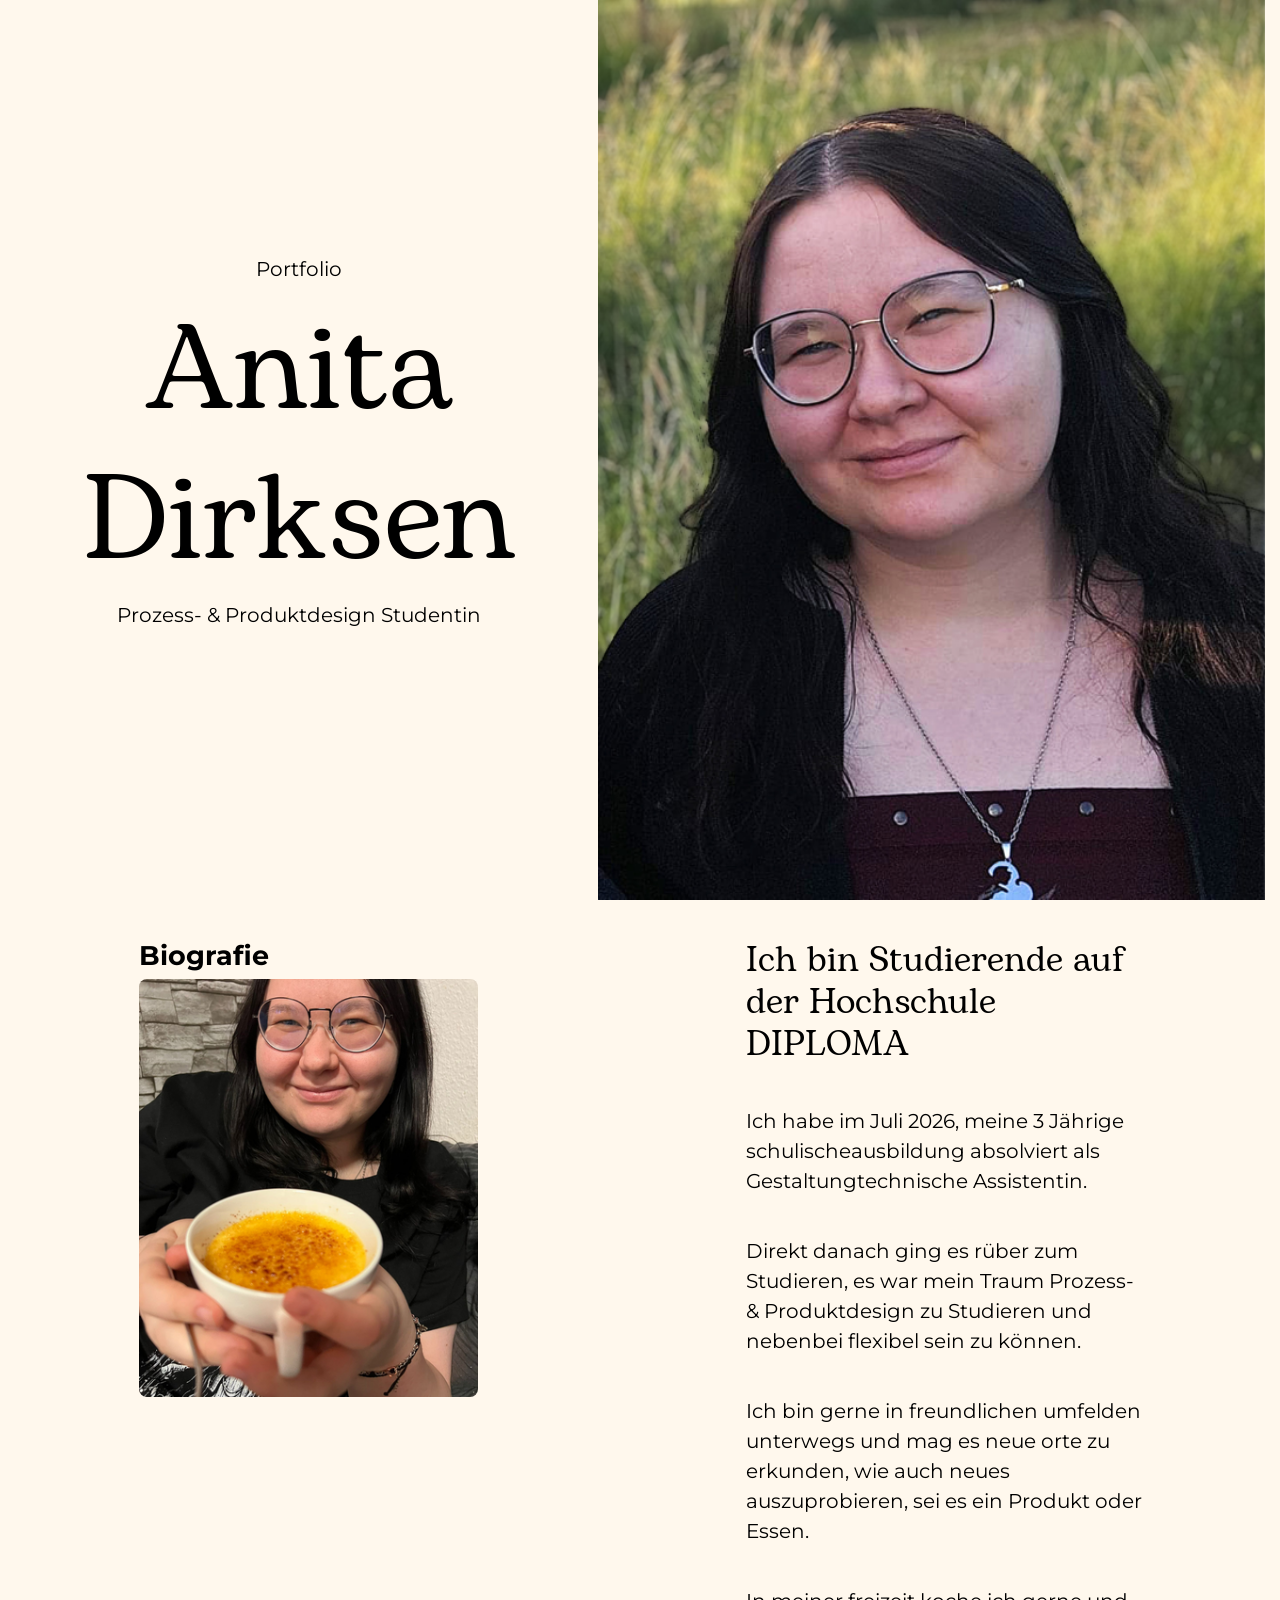
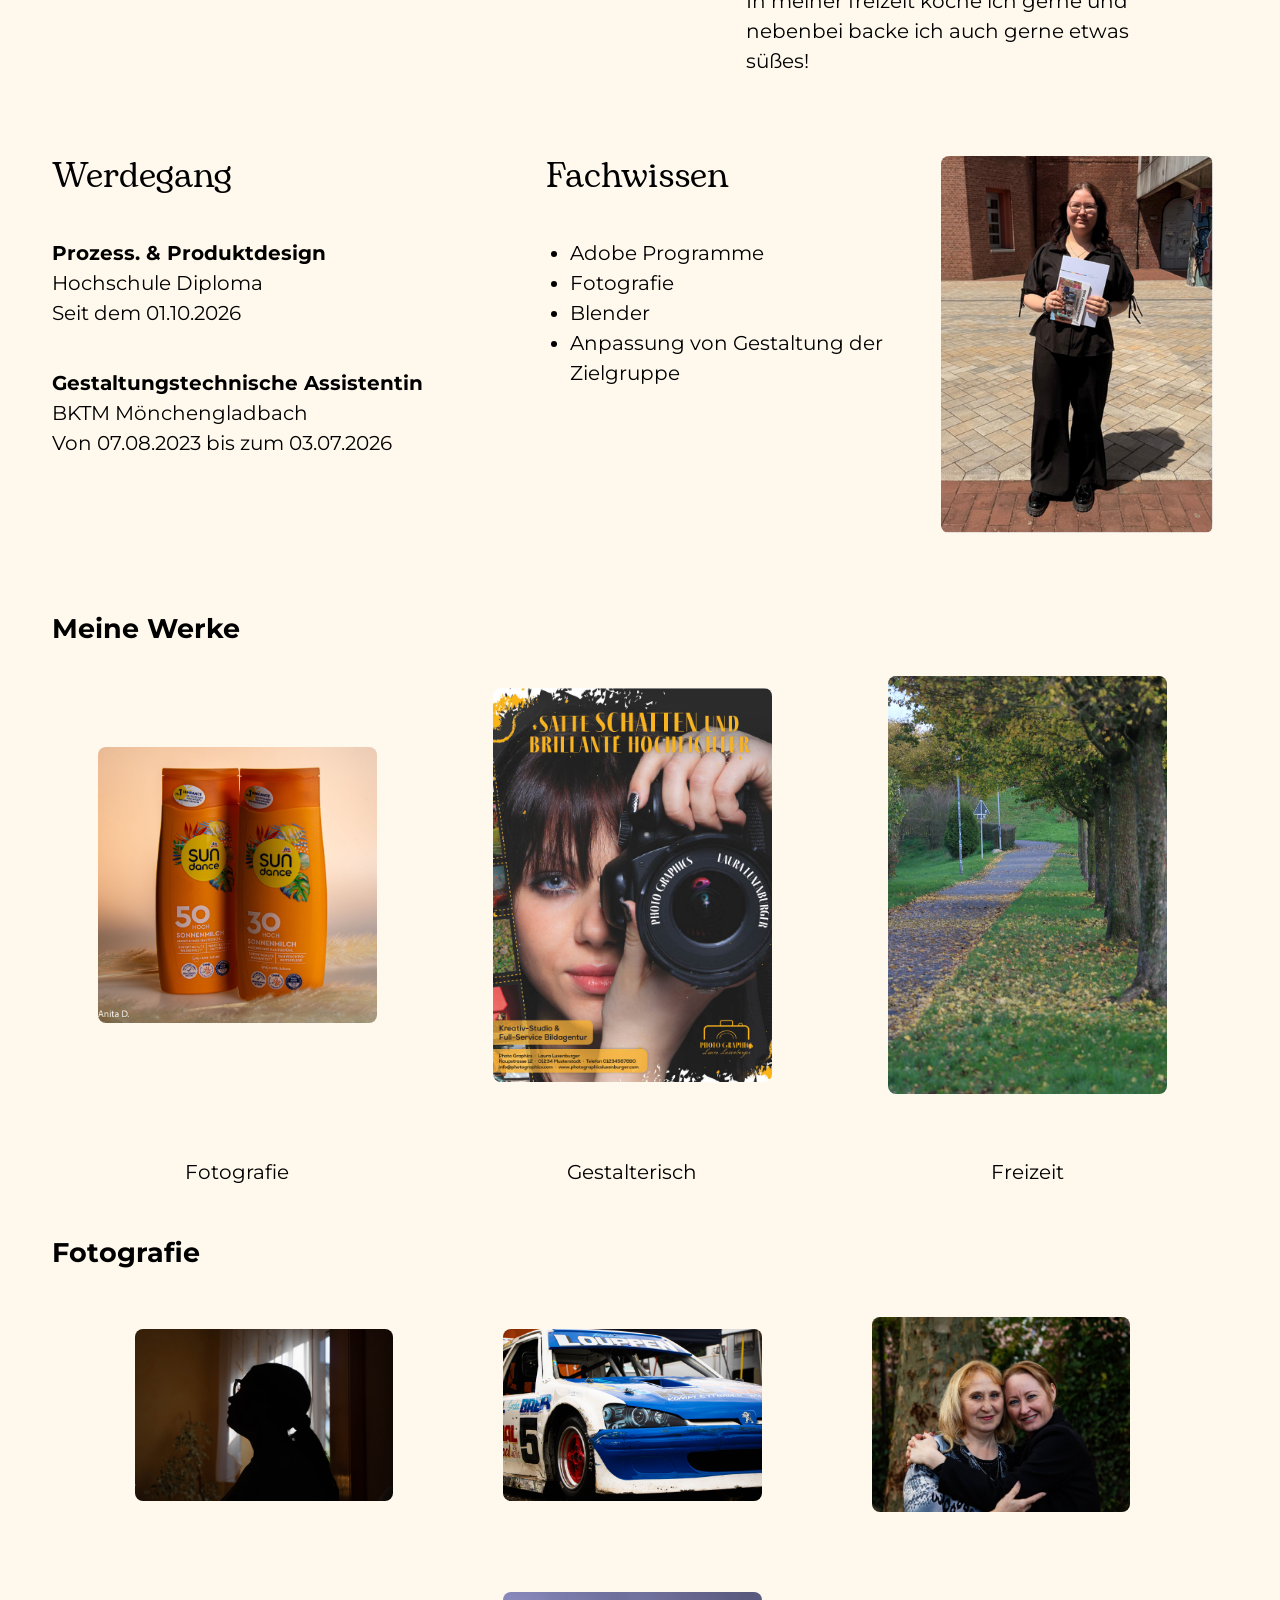
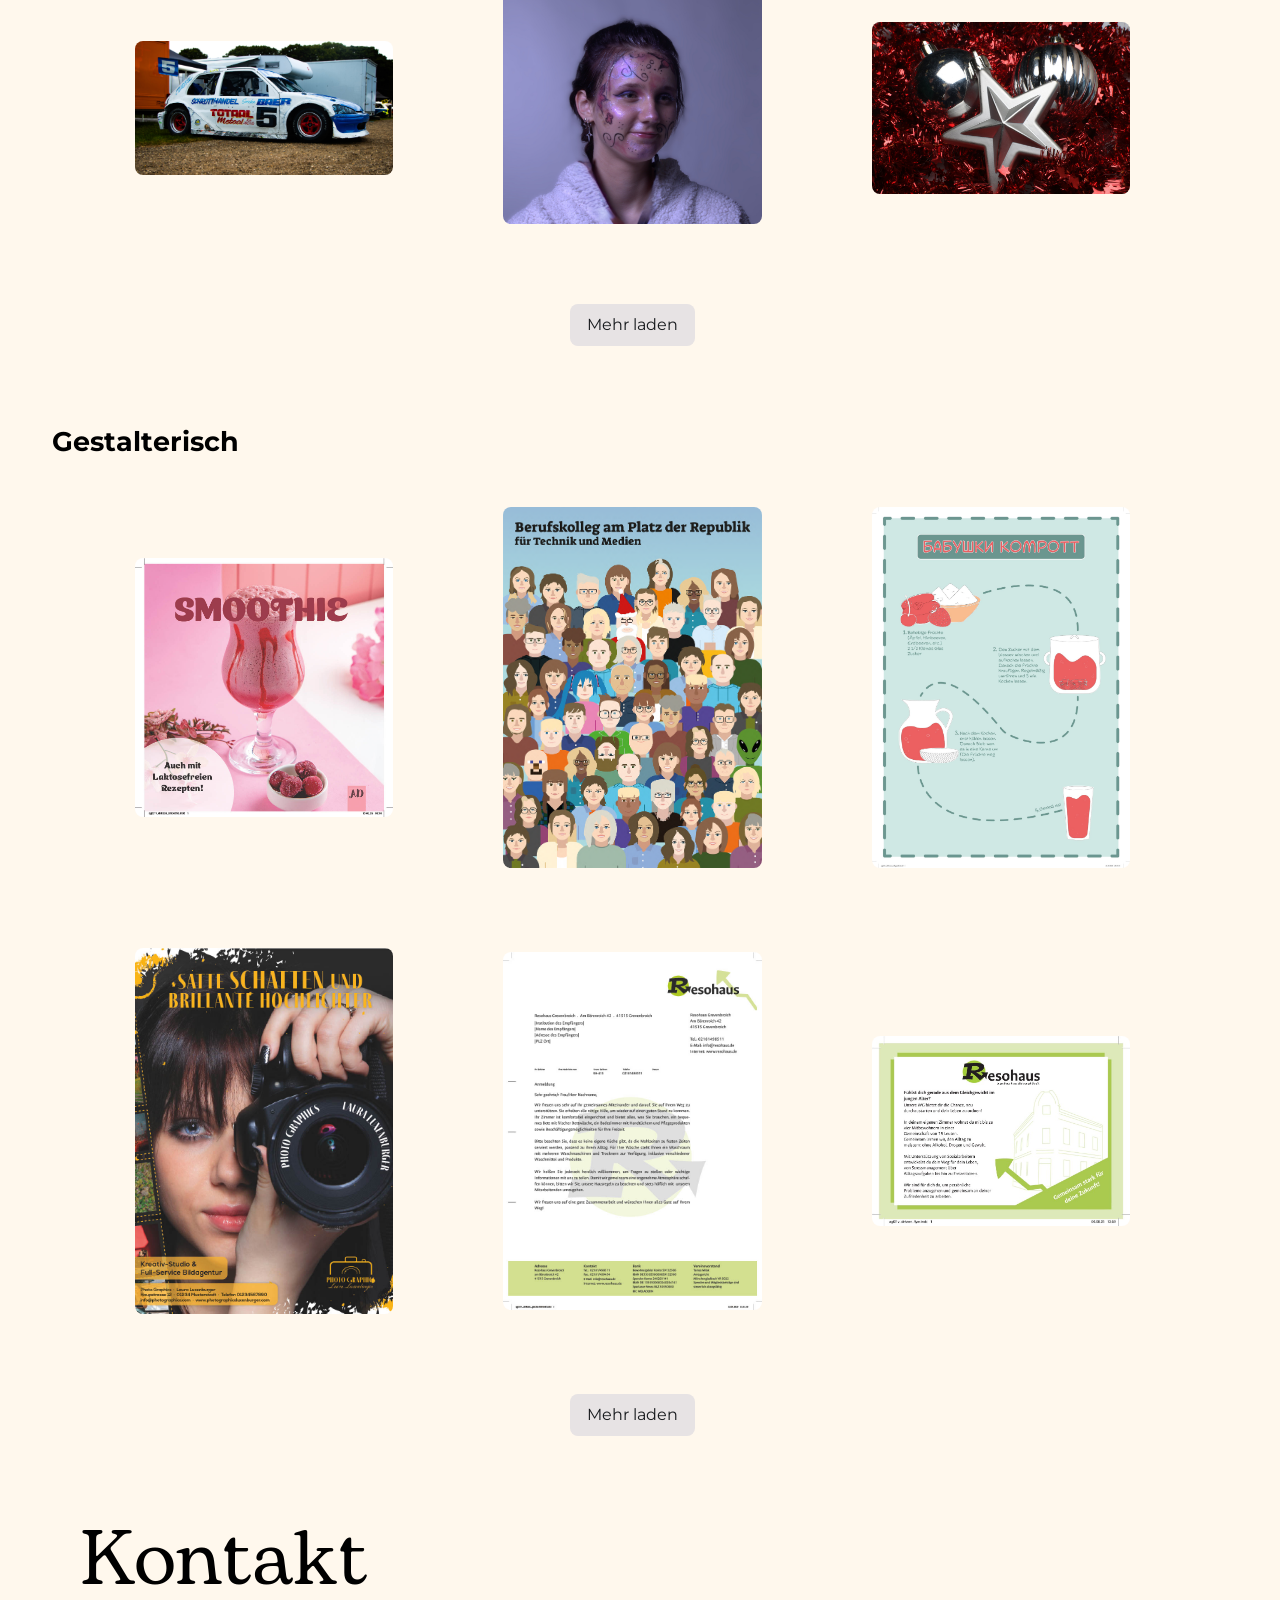
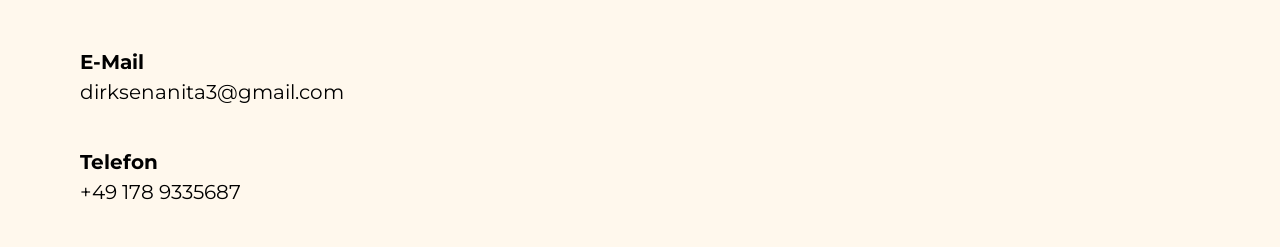
==== index.html @ 84604fed "First portfolio version The first version of this portfolio. Probably more updates to come in the fu" ====
<!DOCTYPE html>
<html>
    <head>
        <meta charset="UTF-8">
        <meta name="viewport" content="width=device-width, initial-scale=1">
        <title>
            Portfolio
        </title>
        <link rel="stylesheet" href="assets/css/bootstrap/bootstrap.min.css">
        <link rel="stylesheet" href="assets/css/index.css">
    </head>
    <body>
        <div class="position-fixed w-100 h-100 image-view d-flex d-none justify-content-center align-items-center" id="image-view-container">
            <div class="position-absolute top-0 end-0">
                <button class="btn-outline theme-inverse m-5" id="image-view-close">
                    Schließen
                </button>
            </div>
            <img
                src=""
                alt="Test"
                class="image-view-image rounded"
            >
        </div>
        <div class="container-fluid p-0">
            <div class="row">
                <div class="col d-flex flex-column text-center justify-content-center p-0">
                    <div class="test-margin">
                        <p>Portfolio</p>
                        <h1 class="bogart main-header">Anita</h1>
                        <h1 class="bogart main-header">Dirksen</h1>
                        <p>Prozess- & Produktdesign Studentin</p>
                    </div>
                </div>
                <div class="col-auto col-xl-12 p-0">
                    <img
                        src="assets/img/main/Prozess- & Produktdesign Studentin.png"
                        alt="Me"
                        class="main-img d-block"
                    >
                </div>
            </div>
            <div class="row">
                <div class="col d-flex justify-content-center test-margin">
                    <div class="col-7 pe-5 d-flex flex-column">
                        <h3 class="monsterrat-bold">Biografie</h3>
                        <div class="d-flex justify-content-center">
                            <img 
                                src="assets/img/main/tea-time.png"
                                alt="Me again"
                                class="w-100 rounded"
                            >
                        </div>
                    </div>
                </div>
                <div class="col d-flex justify-content-center">
                    <div class="col-8">
                        <h2 class="test-margin second-header bogart">
                            Ich bin Studierende auf der Hochschule DIPLOMA
                        </h2>
                        <p class="test-margin">
                            Ich habe im Juli 2026, meine 3 Jährige schulischeausbildung absolviert als Gestaltungtechnische Assistentin.
                        </p>
                        <p class="test-margin">
                            Direkt danach ging es rüber zum Studieren, es war mein Traum Prozess- & Produktdesign zu Studieren und nebenbei flexibel sein zu können.
                        </p>
                        <p class="test-margin">
                            Ich bin gerne in freundlichen umfelden unterwegs und mag es neue orte zu erkunden, wie auch neues auszuprobieren, sei es ein Produkt oder Essen.
                        </p>
                        <p class="test-margin">
                            In meiner freizeit koche ich gerne und nebenbei backe ich auch gerne etwas süßes!
                        </p>
                    </div>
                </div>
            </div>
            <div class="row x-padding">
                <div class="col-12 md:col-5">
                    <h2 class="bogart second-header test-margin">
                        Werdegang
                    </h2>
                    <div class="w-100 test-margin">
                        <p class="monsterrat-bold m-0">
                            Prozess. & Produktdesign
                        </p>
                        <p>
                            Hochschule Diploma<br>
                            Seit dem 01.10.2026
                        </p>
                    </div>
                    <div class="w-100 test-margin">
                        <p class="monsterrat-bold m-0">
                            Gestaltungstechnische Assistentin
                        </p>
                        <p>
                            BKTM Mönchengladbach<br>
                            Von 07.08.2023 bis zum 03.07.2026
                        </p>
                    </div>
                </div>
                <div class="col-12 md:col-4">
                    <h2 class="bogart second-header test-margin">
                        Fachwissen
                    </h2>
                    <ul>
                        <li>Adobe Programme</li>
                        <li>Fotografie</li>
                        <li>Blender</li>
                        <li>Anpassung von Gestaltung der Zielgruppe</li>
                    </ul>
                </div>
                <div class="col-12 md:col-3 d-flex justify-content-center align-items-end test-margin">
                    <img
                        src="assets/img/main/proud-of-ya.png"
                        alt="Abschluss"
                        class="col-8 md:col-12 rounded"
                    >
                </div>
            </div>
            <div class="row x-padding">
                <h3 class="monsterrat-bold test-margin-top">Meine Werke</h3>
                <div class="row">
                    <div class="col-12 md:col-4">
                        <div class="row h-100 justify-content-center align-items-center">
                            <img
                                src="assets/img/fotografie/suncreme.jpg"
                                alt="Fotografie"
                                class="w-75 rounded test-margin p-0"
                            >
                        </div>
                        <div class="row text-center">
                            <p>Fotografie</p>
                        </div>
                    </div>
                    <div class="col-12 md:col-4">
                        <div class="row h-100 justify-content-center align-items-center">
                            <img
                                src="assets/img/gestaltung/praktikum_poster.jpg"
                                alt="Fotografie"
                                class="w-75 rounded test-margin p-0"
                            >
                        </div>
                        <div class="row text-center">
                            <p>Gestalterisch</p>
                        </div>
                    </div>
                    <div class="col-12 md:col-4">
                        <div class="row h-100 justify-content-center align-items-center">
                            <img
                                src="assets/img/fotografie/natur_beaume.JPG"
                                alt="Fotografie"
                                class="w-75 rounded test-margin p-0"
                            >
                        </div>
                        <div class="row text-center">
                            <p>Freizeit</p>
                        </div>
                    </div>
                </div>
            </div>
            <div class="row x-padding test-margin" id="photography-pictures">
                <h3 class="monsterrat-bold test-margin-top">Fotografie</h3>
                <div class="row x-padding test-margin">
                    <div class="col-12 md:col-4 test-margin d-flex justify-content-center align-items-center photography-container">
                        <img
                            src="assets/img/fotografie/available_light_jasmine.jpg"
                            alt="Fotografie"
                            class="w-75 rounded photography-img"
                        >
                    </div>
                    <div class="col-12 md:col-4 test-margin d-flex justify-content-center align-items-center photography-container">
                        <img
                            src="assets/img/fotografie/available_light_nah.jpg"
                            alt="Fotografie"
                            class="w-75 rounded photography-img"
                        >
                    </div>
                    <div class="col-12 md:col-4 test-margin d-flex justify-content-center align-items-center photography-container">
                        <img
                            src="assets/img/fotografie/available_light_tochter_mutter_liebe.jpg"
                            alt="Fotografie"
                            class="w-75 rounded photography-img"
                        >
                    </div>
                    <div class="col-12 md:col-4 test-margin d-flex justify-content-center align-items-center photography-container">
                        <img
                            src="assets/img/fotografie/available-light.jpg"
                            alt="Fotografie"
                            class="w-75 rounded photography-img"
                        >
                    </div>
                    <div class="col-12 md:col-4 test-margin d-flex justify-content-center align-items-center photography-container">
                        <img
                            src="assets/img/fotografie/beauty_portrait.jpg"
                            alt="Fotografie"
                            class="w-75 rounded photography-img"
                        >
                    </div>
                    <div class="col-12 md:col-4 test-margin d-flex justify-content-center align-items-center photography-container">
                        <img
                            src="assets/img/fotografie/christmas_red.jpg"
                            alt="Fotografie"
                            class="w-75 rounded photography-img"
                        >
                    </div>
                    <div class="col-12 md:col-4 test-margin d-flex justify-content-center align-items-center photography-container">
                        <img
                            src="assets/img/fotografie/christmas_silver.jpg"
                            alt="Fotografie"
                            class="w-75 rounded photography-img"
                        >
                    </div>
                    <div class="col-12 md:col-4 test-margin d-flex justify-content-center align-items-center photography-container">
                        <img
                            src="assets/img/fotografie/cola_breit.JPG"
                            alt="Fotografie"
                            class="w-75 rounded photography-img"
                        >
                    </div>
                    <div class="col-12 md:col-4 test-margin d-flex justify-content-center align-items-center photography-container">
                        <img
                            src="assets/img/fotografie/cola_hoch.JPG"
                            alt="Fotografie"
                            class="w-75 rounded photography-img"
                        >
                    </div>
                    <div class="col-12 md:col-4 test-margin d-flex justify-content-center align-items-center photography-container">
                        <img
                            src="assets/img/fotografie/drei_ebenen.JPG"
                            alt="Fotografie"
                            class="w-75 rounded photography-img"
                        >
                    </div>
                    <div class="col-12 md:col-4 test-margin d-flex justify-content-center align-items-center photography-container">
                        <img
                            src="assets/img/fotografie/kette.jpg"
                            alt="Fotografie"
                            class="w-75 rounded photography-img"
                        >
                    </div>
                    <div class="col-12 md:col-4 test-margin d-flex justify-content-center align-items-center photography-container">
                        <img
                            src="assets/img/fotografie/langzeitbelichtung_autobahn_1.jpg"
                            alt="Fotografie"
                            class="w-75 rounded photography-img"
                        >
                    </div>
                    <div class="col-12 md:col-4 test-margin d-flex justify-content-center align-items-center photography-container">
                        <img
                            src="assets/img/fotografie/langzeitbelichtung_autobahn_2.jpg"
                            alt="Fotografie"
                            class="w-75 rounded photography-img"
                        >
                    </div>
                    <div class="col-12 md:col-4 test-margin d-flex justify-content-center align-items-center photography-container">
                        <img
                            src="assets/img/fotografie/langzeitbelichtung_zug.jpg"
                            alt="Fotografie"
                            class="w-75 rounded photography-img"
                        >
                    </div>
                    <div class="col-12 md:col-4 test-margin d-flex justify-content-center align-items-center photography-container">
                        <img
                            src="assets/img/fotografie/make_up.jpg"
                            alt="Fotografie"
                            class="w-75 rounded photography-img"
                        >
                    </div>
                    <div class="col-12 md:col-4 test-margin d-flex justify-content-center align-items-center photography-container">
                        <img
                            src="assets/img/fotografie/nachtcreme.jpg"
                            alt="Fotografie"
                            class="w-75 rounded photography-img"
                        >
                    </div>
                    <div class="col-12 md:col-4 test-margin d-flex justify-content-center align-items-center photography-container">
                        <img
                            src="assets/img/fotografie/natur_beaume.JPG"
                            alt="Fotografie"
                            class="w-75 rounded photography-img"
                        >
                    </div>
                    <div class="col-12 md:col-4 test-margin d-flex justify-content-center align-items-center photography-container">
                        <img
                            src="assets/img/fotografie/ring.jpg"
                            alt="Fotografie"
                            class="w-75 rounded photography-img"
                        >
                    </div>
                    <div class="col-12 md:col-4 test-margin d-flex justify-content-center align-items-center photography-container">
                        <img
                            src="assets/img/fotografie/suncreme.jpg"
                            alt="Fotografie"
                            class="w-75 rounded photography-img"
                        >
                    </div>
                    <div class="col-12 md:col-4 test-margin d-flex justify-content-center align-items-center photography-container">
                        <img
                            src="assets/img/fotografie/tagescreme.jpg"
                            alt="Fotografie"
                            class="w-75 rounded photography-img"
                        >
                    </div>
                    <div class="col-12 md:col-4 test-margin d-flex justify-content-center align-items-center photography-container">
                        <img
                            src="assets/img/fotografie/videostyle_lonely.jpg"
                            alt="Fotografie"
                            class="w-75 rounded photography-img"
                        >
                    </div>
                    <div class="col-12 md:col-4 test-margin d-flex justify-content-center align-items-center photography-container">
                        <img
                            src="assets/img/fotografie/zwei_ringe.jpg"
                            alt="Fotografie"
                            class="w-75 rounded photography-img"
                        >
                    </div>
                </div>
                <div class="row justify-content-center">
                    <button type="button" class="btn-subtle theme-inverse w-auto px-5 py-3" id="load-more-photography">
                        Mehr laden
                    </button>
                </div>
            </div>
            <div class="row x-padding test-margin" id="design-picture-container">
                <h3 class="monsterrat-bold test-margin-top">Gestalterisch</h3>
                <div class="row x-padding test-margin">
                    <div class="col-12 md:col-4 test-margin d-flex justify-content-center align-items-center photography-container">
                        <img
                            src="assets/img/gestaltung/cover.jpg"
                            alt="Fotografie"
                            class="w-75 rounded photography-img"
                        >
                    </div>
                    <div class="col-12 md:col-4 test-margin d-flex justify-content-center align-items-center photography-container">
                        <img
                            src="assets/img/gestaltung/flurbildt.png"
                            alt="Fotografie"
                            class="w-75 rounded photography-img"
                        >
                    </div>
                    <div class="col-12 md:col-4 test-margin d-flex justify-content-center align-items-center photography-container">
                        <img
                            src="assets/img/gestaltung/infografik.jpg"
                            alt="Fotografie"
                            class="w-75 rounded photography-img"
                        >
                    </div>
                    <div class="col-12 md:col-4 test-margin d-flex justify-content-center align-items-center photography-container">
                        <img
                            src="assets/img/gestaltung/praktikum_poster.jpg"
                            alt="Fotografie"
                            class="w-75 rounded photography-img"
                        >
                    </div>
                    <div class="col-12 md:col-4 test-margin d-flex justify-content-center align-items-center photography-container">
                        <img
                            src="assets/img/gestaltung/resohaus_brief.jpg"
                            alt="Fotografie"
                            class="w-75 rounded photography-img"
                        >
                    </div>
                    <div class="col-12 md:col-4 test-margin d-flex justify-content-center align-items-center photography-container">
                        <img
                            src="assets/img/gestaltung/resohaus_postkarte.jpg"
                            alt="Fotografie"
                            class="w-75 rounded photography-img"
                        >
                    </div>
                    <div class="col-12 md:col-4 test-margin d-flex justify-content-center align-items-center photography-container">
                        <img
                            src="assets/img/gestaltung/verpackung.jpg"
                            alt="Fotografie"
                            class="w-75 rounded photography-img"
                        >
                    </div>
                </div>
                <div class="row justify-content-center">
                    <button type="button" class="btn-subtle theme-inverse w-auto px-5 py-3" id="load-more-designs">
                        Mehr laden
                    </button>
                </div>
            </div>
            <div class="row x-padding">
                <div class="x-padding">
                    <h3 class="bogart test-margin contact-header">
                        Kontakt
                    </h3>
                    <div class="test-margin">
                        <p class="m-0 monsterrat-bold">E-Mail</p>
                        <p>dirksenanita3@gmail.com</p>
                    </div>
                    <div class="test-margin">
                        <p class="m-0 monsterrat-bold">Telefon</p>
                        <p>+49 178 9335687</p>
                    </div>
                </div>
            </div>
        </div>
    </body>
    <script src="assets/js/bootstrap/bootstrap.min.js"></script>
    <script src="assets/js/index.js"></script>
</html>
---- assets/css/index.css ----
@font-face {
    font-family: "Bogart";
    src: url("../fonts/bogart/Bogart-Regular-trial.ttf");
}

@font-face {
    font-family: "Monsterrat";
    src: url("../fonts/monsterrat/Montserrat-Bold.ttf");
    font-weight: bold;
}

@font-face {
    font-family: "Monsterrat";
    src: url("../fonts/monsterrat/Montserrat-Regular.ttf");
}

body {
    font-family: "Monsterrat";
    background-color: #fff8ed;
    color: black;
}

.main-headline {
    font-size: 64px;
}

.row {
    margin: 0;
    padding: 0;
}

.main-img {
    height: 100dvh;
}

.main-header {
    font-size: 120px;
}

p, li {
    font-size: 20px;
}

.test-margin {
    margin-top: 2.5rem;
    margin-bottom: 2.5rem;
}

.test-margin-top {
    margin-top: 2.5rem;
    margin-bottom: -2rem;
}

.x-padding {
    padding-left: 2.5rem;
    padding-right: 2.5rem;
}

.bogart {
    font-family: "Bogart";
}

.second-header {
    font-size: 35px;
}

.monsterrat-bold {
    font-weight: bold;
}

/* .achievement-img-container {
    height: 65dvh;
} */

.contact-header {
    font-size: 76px;
}

.image-view {
    background-color: rgba(0, 0, 0, 0.9);
}

.image-view-image {
    max-width: 85%;
    max-height: 85%;
}

@media (width < 1147px) {
    .main-img {
        width: 100dvw;
        height: auto;
    }
}

@media (width < 530px) {
    .main-header {
        font-size: 80px;
    }

    .x-padding {
        padding-left: 1.5rem;
        padding-right: 1.5rem;
    }

    .contact-header {
        font-size: 60px;
    }
}
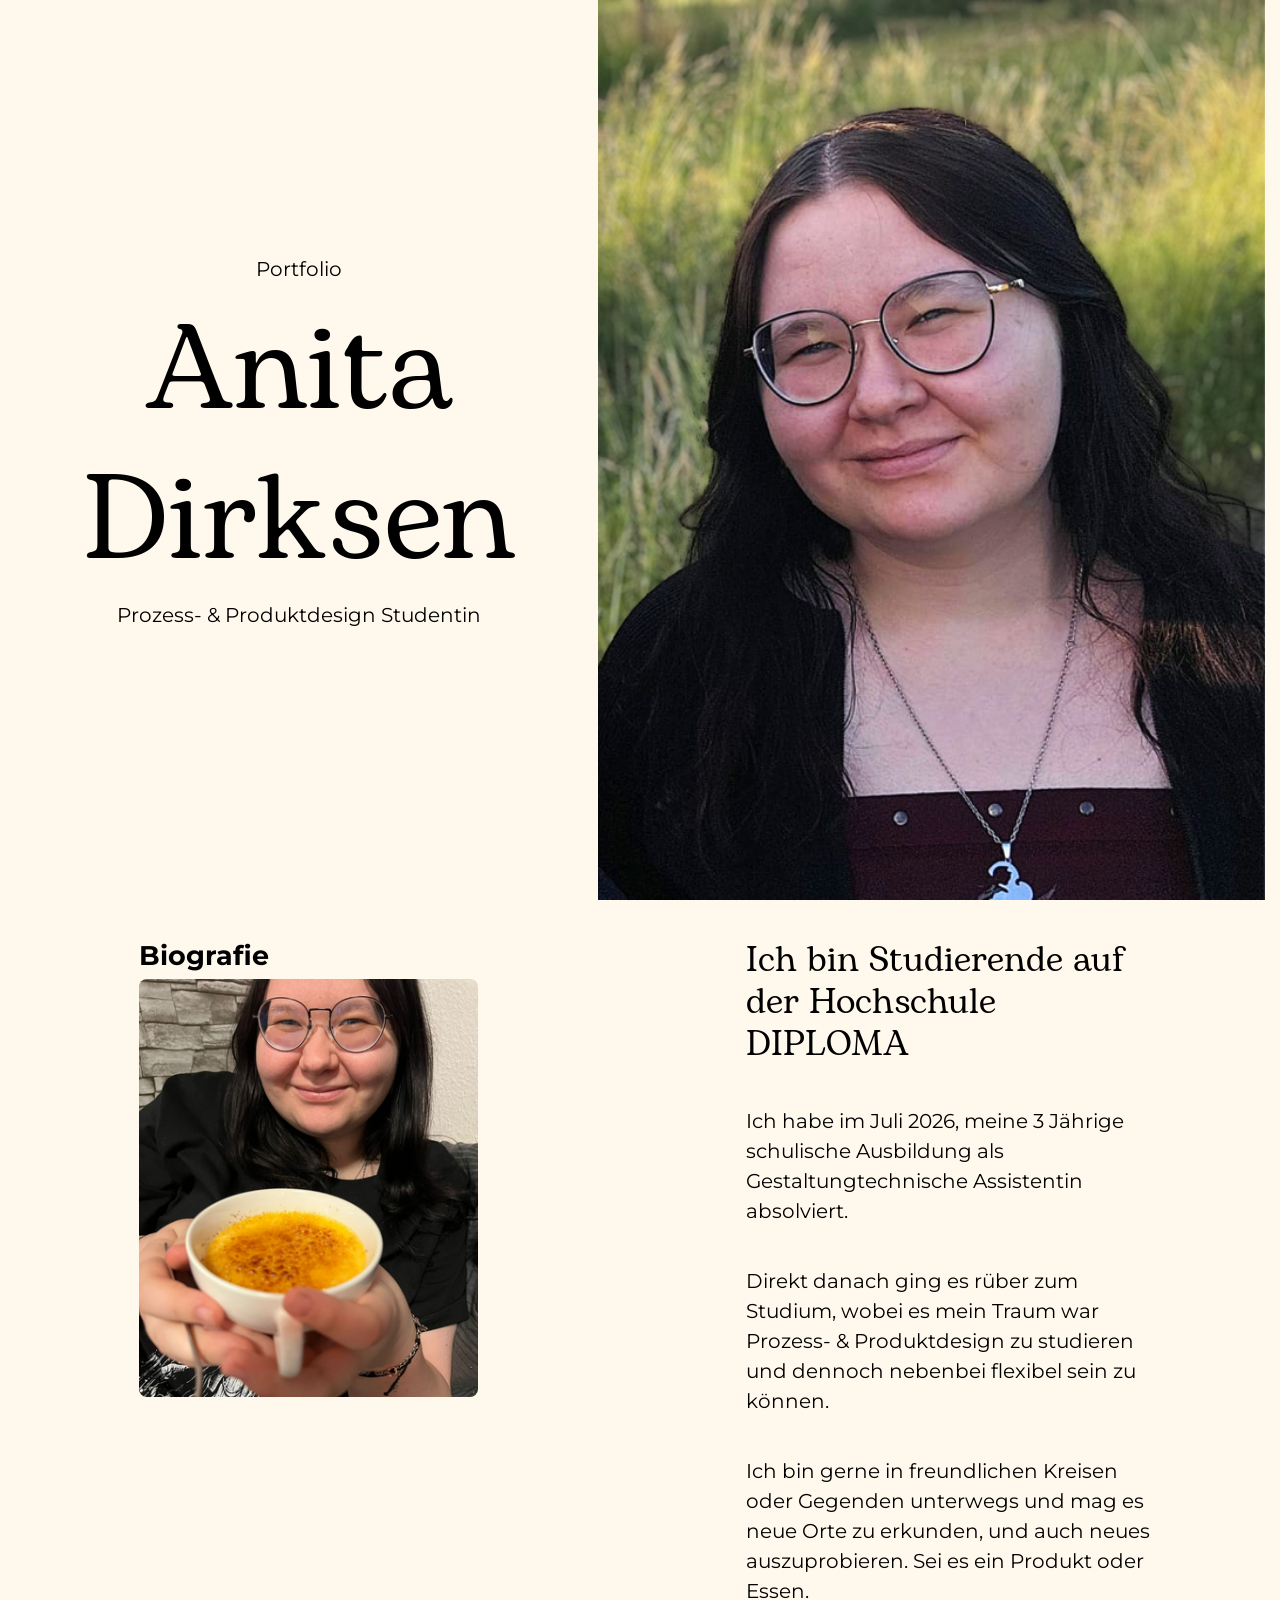
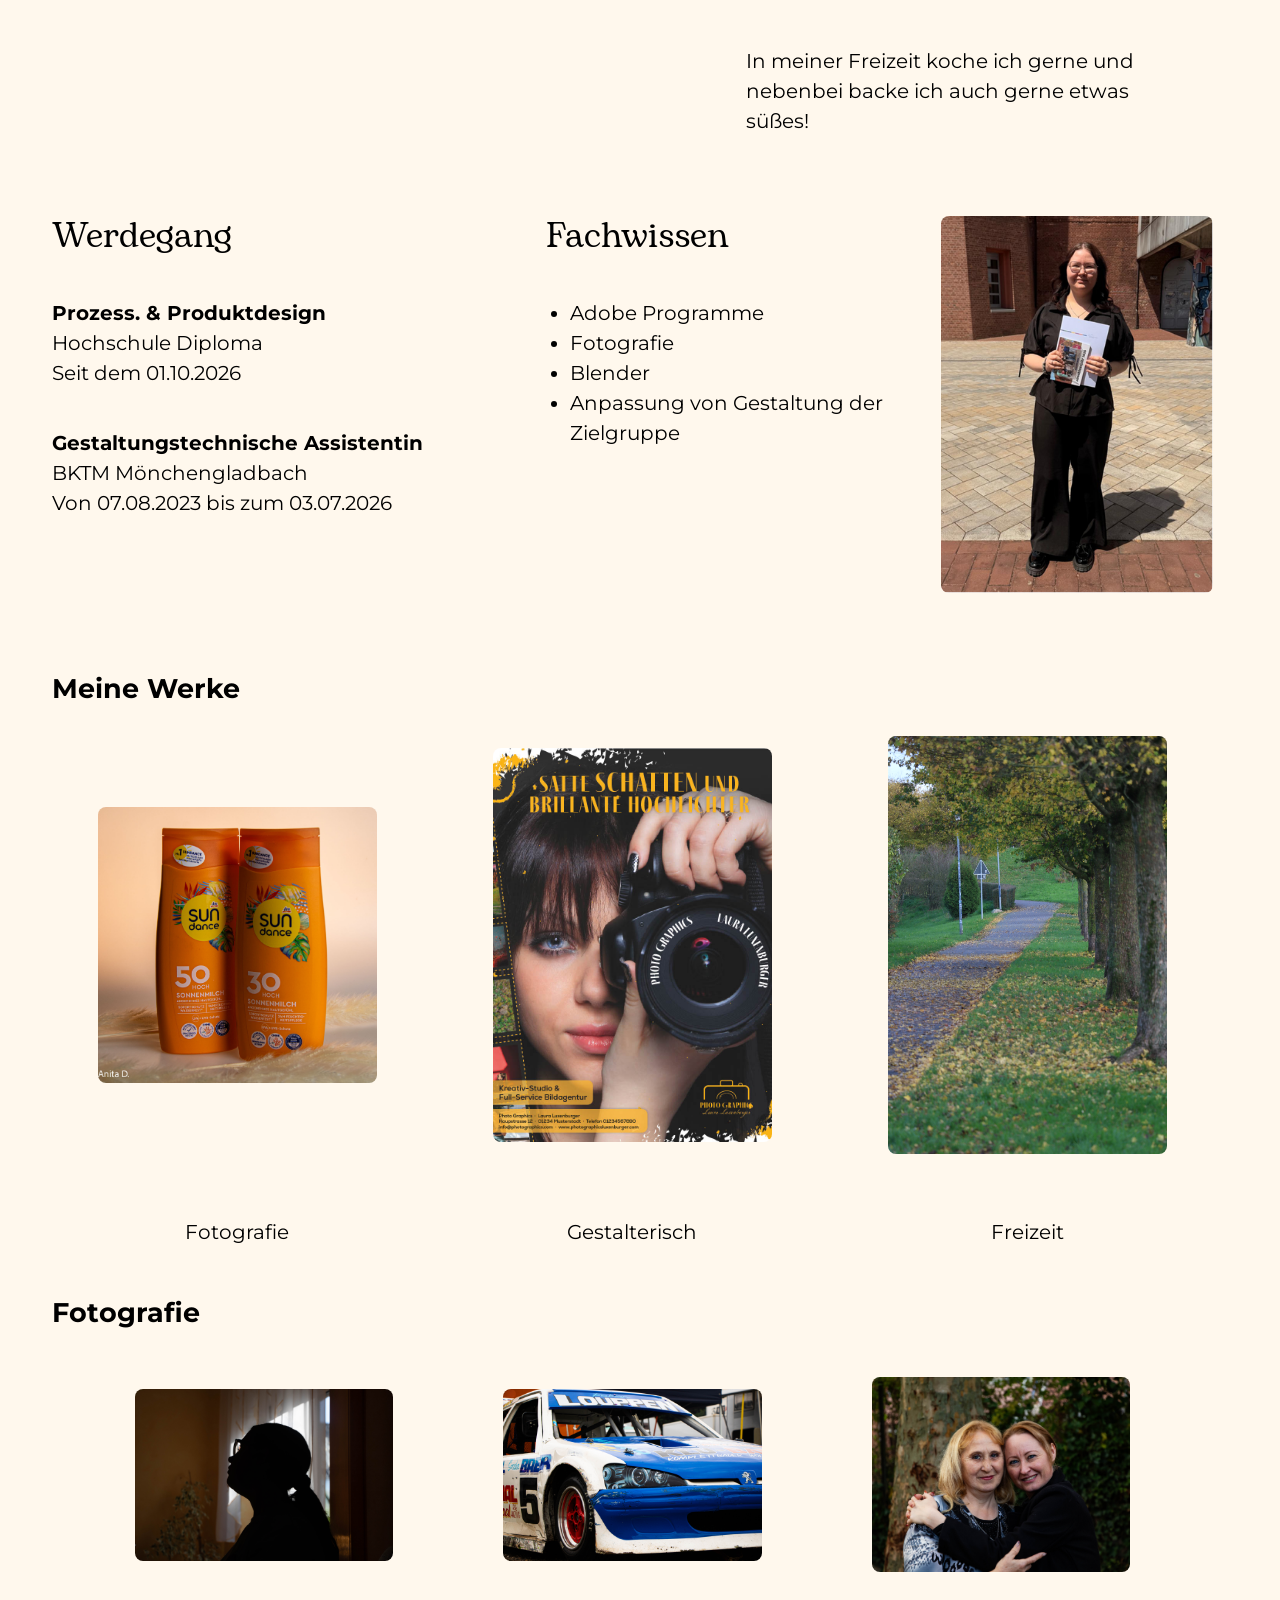
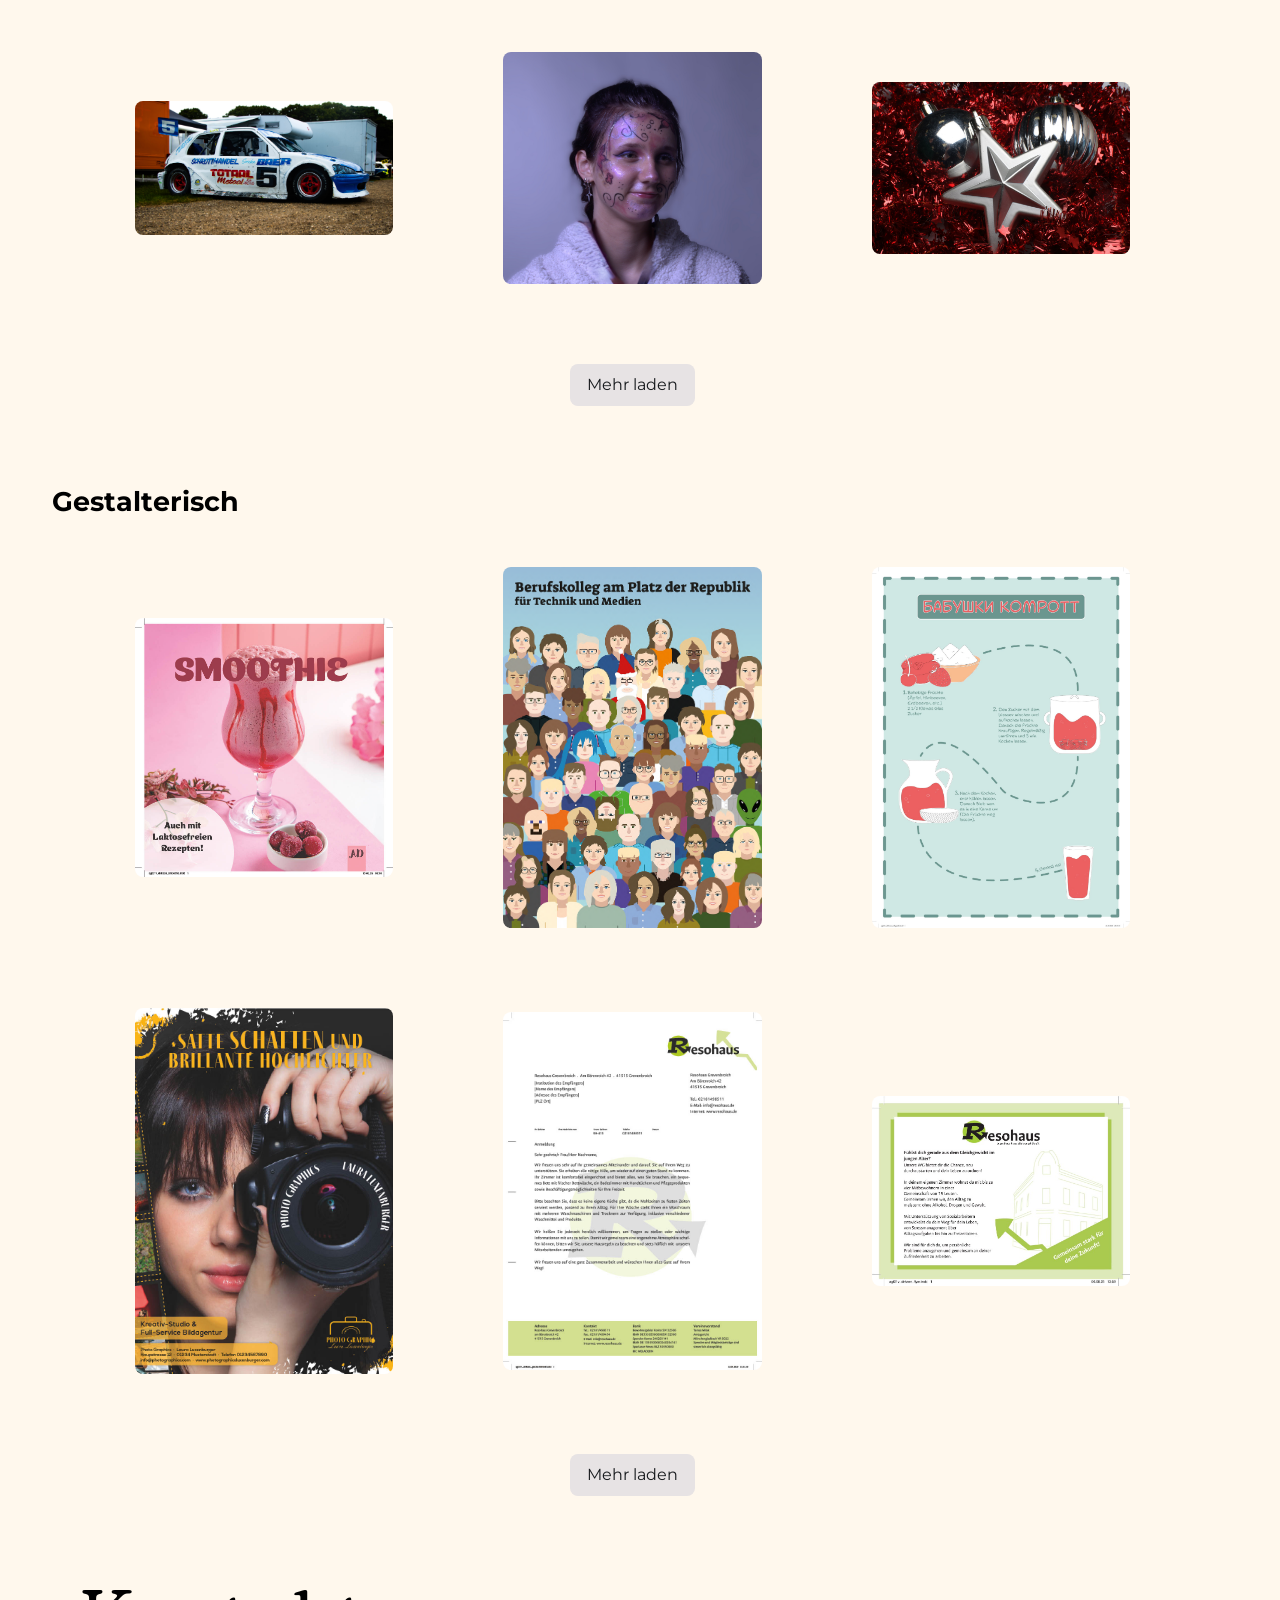
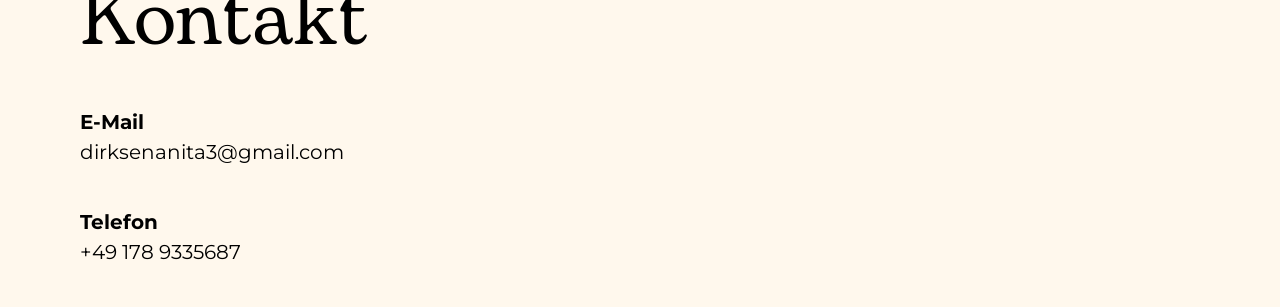
==== commit a78f7623: "Textbearbeitung Bearbeitung einiger Texte" ====
--- a/index.html
+++ b/index.html
@@ -59,16 +59,16 @@
                             Ich bin Studierende auf der Hochschule DIPLOMA
                         </h2>
                         <p class="test-margin">
-                            Ich habe im Juli 2026, meine 3 Jährige schulischeausbildung absolviert als Gestaltungtechnische Assistentin.
+                            Ich habe im Juli 2026, meine 3 Jährige schulische Ausbildung als Gestaltungtechnische Assistentin absolviert.
                         </p>
                         <p class="test-margin">
-                            Direkt danach ging es rüber zum Studieren, es war mein Traum Prozess- & Produktdesign zu Studieren und nebenbei flexibel sein zu können.
+                            Direkt danach ging es rüber zum Studium, wobei es mein Traum war Prozess- & Produktdesign zu studieren und dennoch nebenbei flexibel sein zu können.
                         </p>
                         <p class="test-margin">
-                            Ich bin gerne in freundlichen umfelden unterwegs und mag es neue orte zu erkunden, wie auch neues auszuprobieren, sei es ein Produkt oder Essen.
+                            Ich bin gerne in freundlichen Kreisen oder Gegenden unterwegs und mag es neue Orte zu erkunden, und auch neues auszuprobieren. Sei es ein Produkt oder Essen.
                         </p>
                         <p class="test-margin">
-                            In meiner freizeit koche ich gerne und nebenbei backe ich auch gerne etwas süßes!
+                            In meiner Freizeit koche ich gerne und nebenbei backe ich auch gerne etwas süßes!
                         </p>
                     </div>
                 </div>
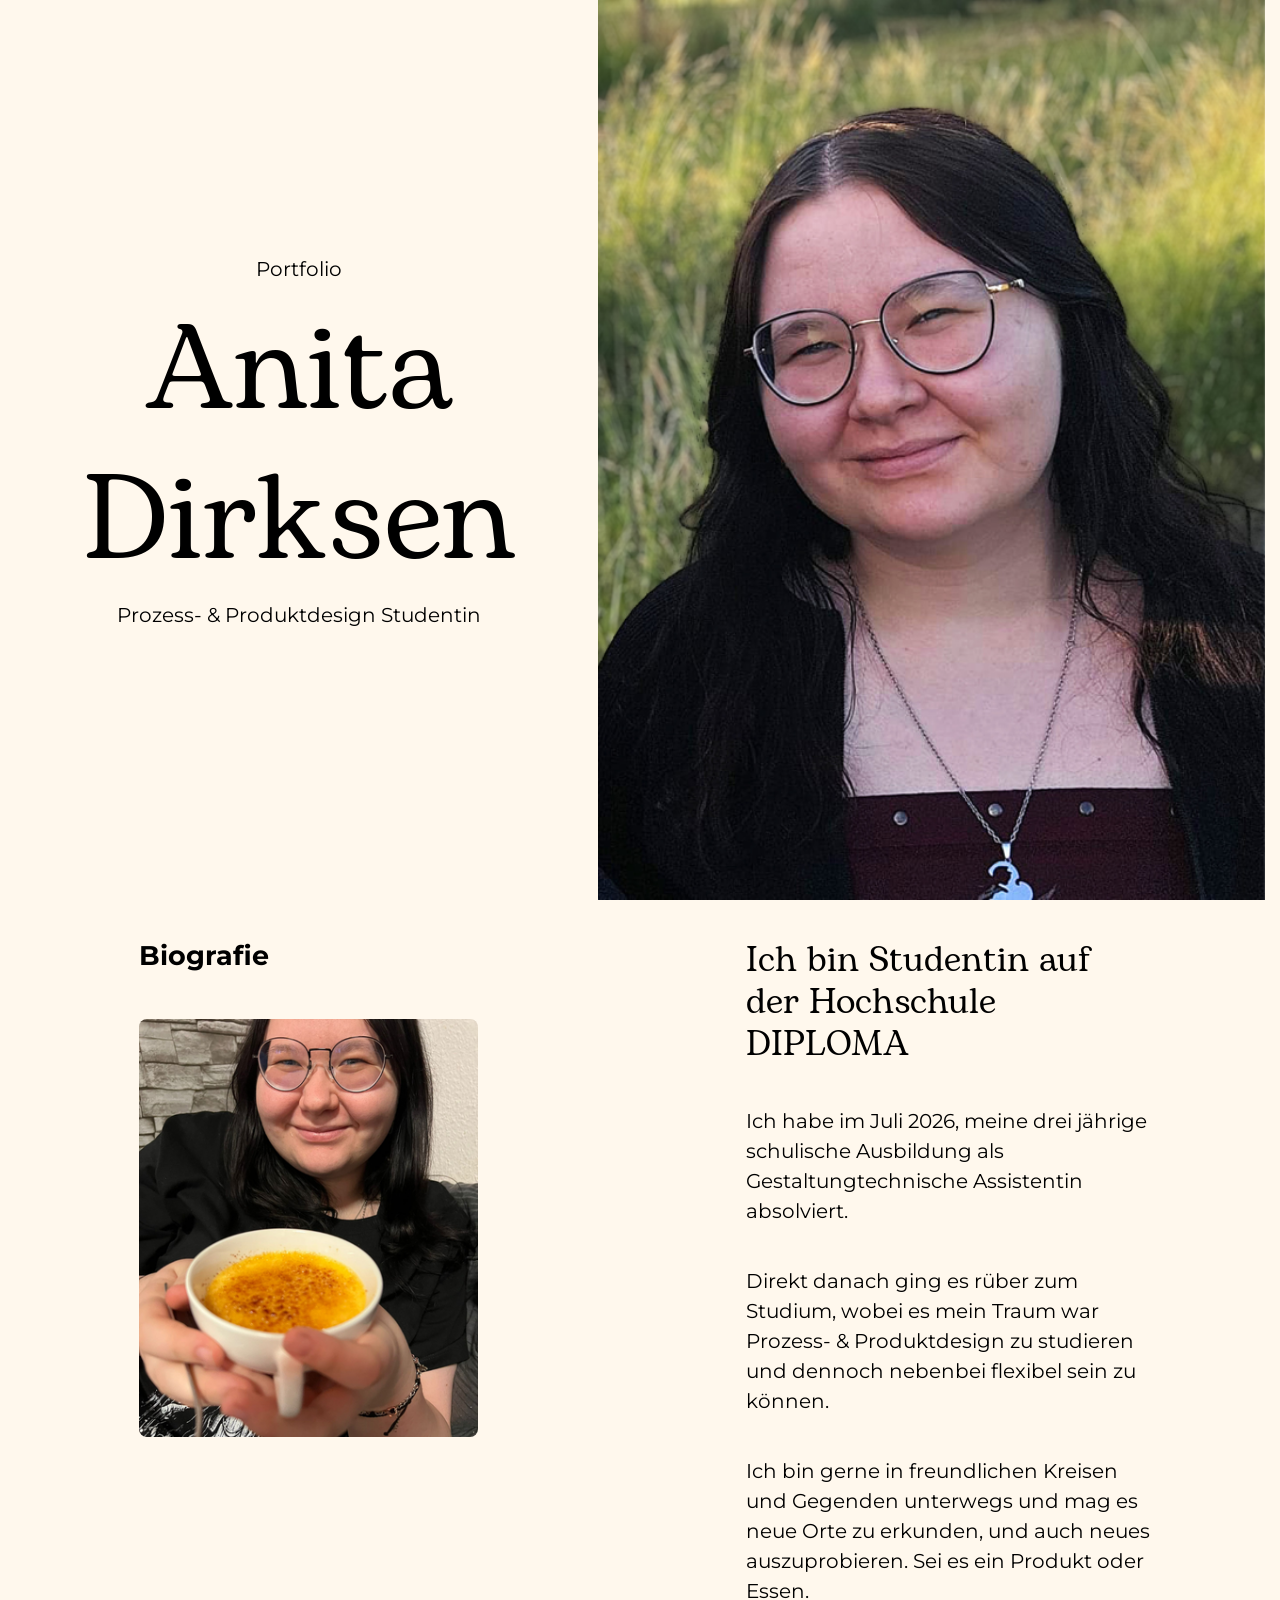
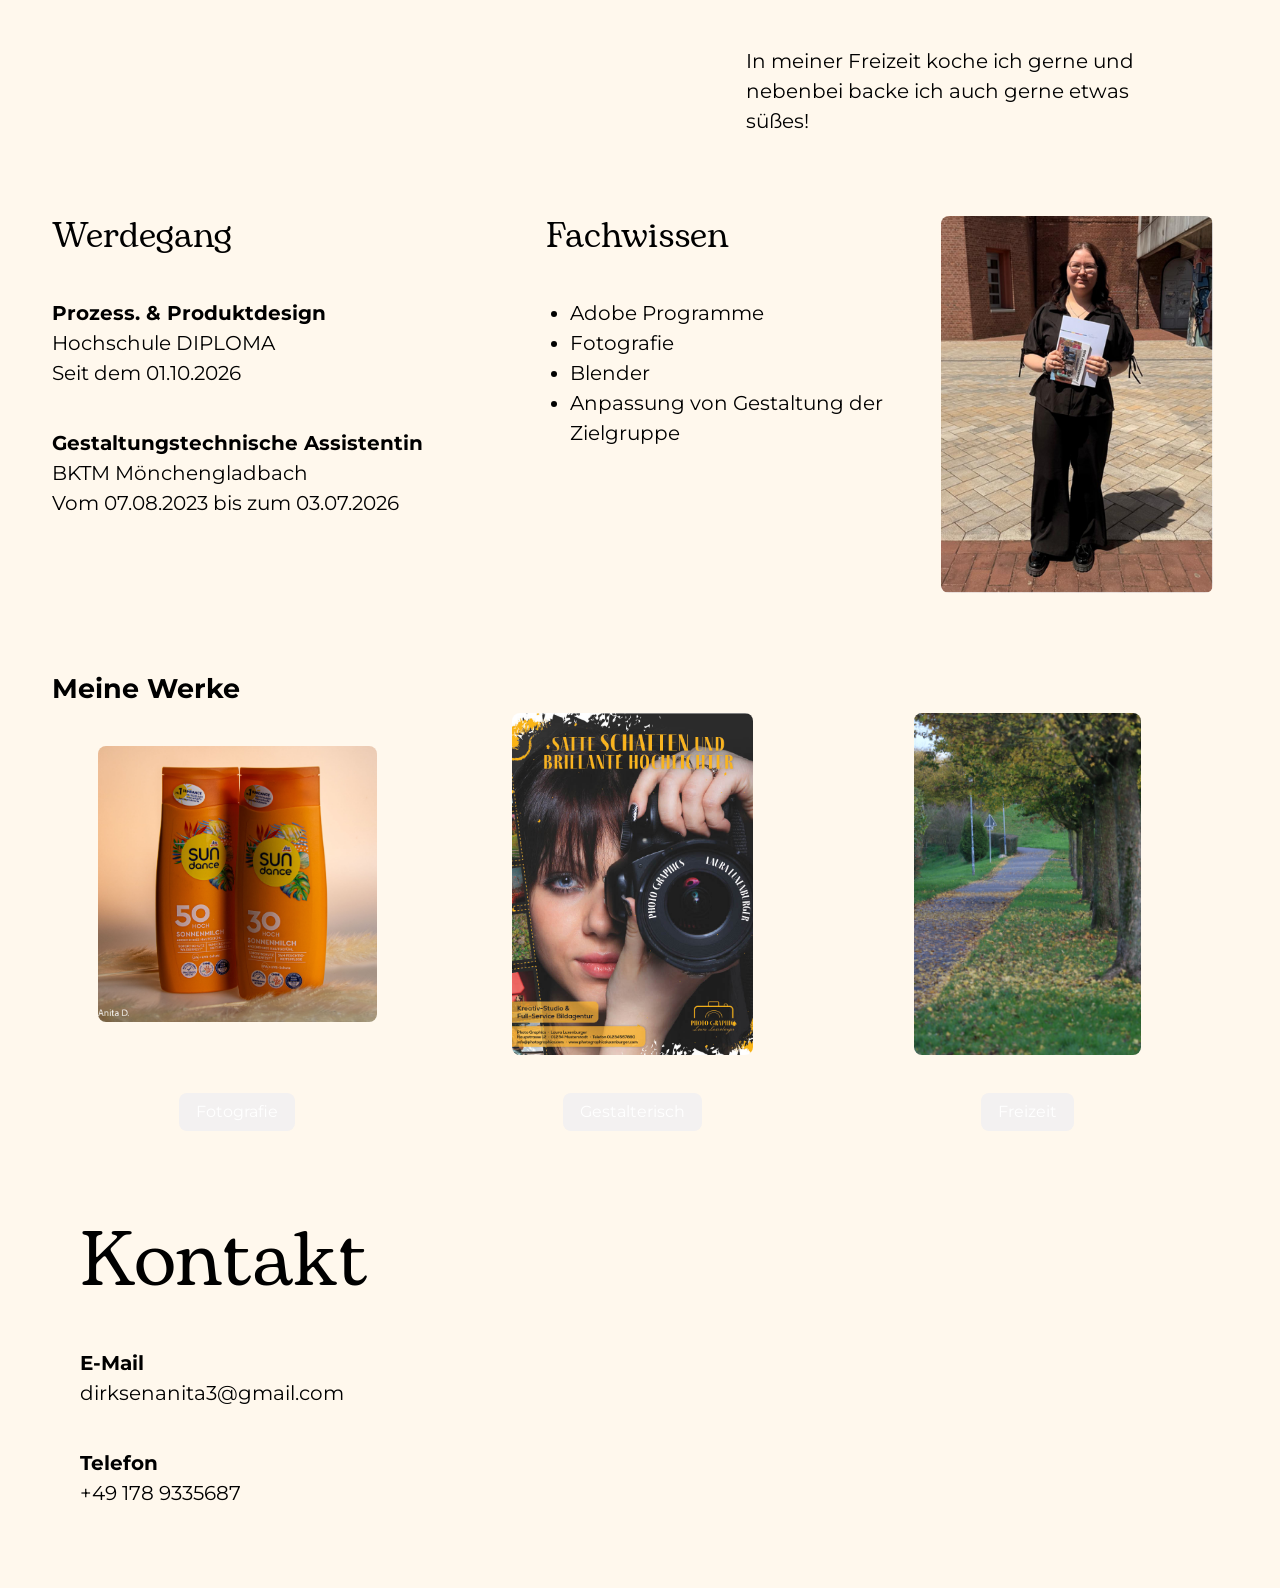
==== commit b82f561e: "Should be update v1.1 tho" ====
--- a/index.html
+++ b/index.html
@@ -44,7 +44,7 @@
                 <div class="col d-flex justify-content-center test-margin">
                     <div class="col-7 pe-5 d-flex flex-column">
                         <h3 class="monsterrat-bold">Biografie</h3>
-                        <div class="d-flex justify-content-center">
+                        <div class="d-flex justify-content-center test-margin-top">
                             <img 
                                 src="assets/img/main/tea-time.png"
                                 alt="Me again"
@@ -56,16 +56,16 @@
                 <div class="col d-flex justify-content-center">
                     <div class="col-8">
                         <h2 class="test-margin second-header bogart">
-                            Ich bin Studierende auf der Hochschule DIPLOMA
+                            Ich bin Studentin auf der Hochschule DIPLOMA
                         </h2>
                         <p class="test-margin">
-                            Ich habe im Juli 2026, meine 3 Jährige schulische Ausbildung als Gestaltungtechnische Assistentin absolviert.
+                            Ich habe im Juli 2026, meine drei jährige schulische Ausbildung als Gestaltungtechnische Assistentin absolviert.
                         </p>
                         <p class="test-margin">
                             Direkt danach ging es rüber zum Studium, wobei es mein Traum war Prozess- & Produktdesign zu studieren und dennoch nebenbei flexibel sein zu können.
                         </p>
                         <p class="test-margin">
-                            Ich bin gerne in freundlichen Kreisen oder Gegenden unterwegs und mag es neue Orte zu erkunden, und auch neues auszuprobieren. Sei es ein Produkt oder Essen.
+                            Ich bin gerne in freundlichen Kreisen und Gegenden unterwegs und mag es neue Orte zu erkunden, und auch neues auszuprobieren. Sei es ein Produkt oder Essen.
                         </p>
                         <p class="test-margin">
                             In meiner Freizeit koche ich gerne und nebenbei backe ich auch gerne etwas süßes!
@@ -83,7 +83,7 @@
                             Prozess. & Produktdesign
                         </p>
                         <p>
-                            Hochschule Diploma<br>
+                            Hochschule DIPLOMA<br>
                             Seit dem 01.10.2026
                         </p>
                     </div>
@@ -93,7 +93,7 @@
                         </p>
                         <p>
                             BKTM Mönchengladbach<br>
-                            Von 07.08.2023 bis zum 03.07.2026
+                            Vom 07.08.2023 bis zum 03.07.2026
                         </p>
                     </div>
                 </div>
@@ -119,268 +119,45 @@
             <div class="row x-padding">
                 <h3 class="monsterrat-bold test-margin-top">Meine Werke</h3>
                 <div class="row">
-                    <div class="col-12 md:col-4">
-                        <div class="row h-100 justify-content-center align-items-center">
+                    <div class="col-12 md:col-4 test-margin-top">
+                        <div class="row h-75 justify-content-center align-items-center p-5">
                             <img
                                 src="assets/img/fotografie/suncreme.jpg"
                                 alt="Fotografie"
-                                class="w-75 rounded test-margin p-0"
+                                class="max-h-100 max-w-75 w-auto rounded p-0"
                             >
                         </div>
-                        <div class="row text-center">
-                            <p>Fotografie</p>
+                        <div class="row h-25 d-flex align-items-center justify-content-center">
+                            <a class="btn fg-white w-auto px-5" href="photography.html" id="photography-link">Fotografie</a>
                         </div>
                     </div>
-                    <div class="col-12 md:col-4">
-                        <div class="row h-100 justify-content-center align-items-center">
+                    <div class="col-12 md:col-4 test-margin-top">
+                        <div class="row h-75 justify-content-center align-items-center p-5">
                             <img
                                 src="assets/img/gestaltung/praktikum_poster.jpg"
                                 alt="Fotografie"
-                                class="w-75 rounded test-margin p-0"
+                                class="max-h-100 max-w-75 w-auto rounded p-0"
                             >
                         </div>
-                        <div class="row text-center">
-                            <p>Gestalterisch</p>
+                        <div class="row h-25 d-flex align-items-center justify-content-center">
+                            <a class="btn fg-white w-auto px-5" href="design.html" id="design-link">Gestalterisch</a>
                         </div>
                     </div>
-                    <div class="col-12 md:col-4">
-                        <div class="row h-100 justify-content-center align-items-center">
+                    <div class="col-12 md:col-4 test-margin-top">
+                        <div class="row h-75 justify-content-center align-items-center p-5">
                             <img
                                 src="assets/img/fotografie/natur_beaume.JPG"
                                 alt="Fotografie"
-                                class="w-75 rounded test-margin p-0"
+                                class="max-h-100 max-w-75 w-auto rounded p-0"
                             >
                         </div>
-                        <div class="row text-center">
-                            <p>Freizeit</p>
+                        <div class="row h-25 d-flex align-items-center justify-content-center">
+                            <a class="btn fg-white w-auto px-5" href="free-time.html" id="free-time-link">Freizeit</a>
                         </div>
                     </div>
                 </div>
             </div>
-            <div class="row x-padding test-margin" id="photography-pictures">
-                <h3 class="monsterrat-bold test-margin-top">Fotografie</h3>
-                <div class="row x-padding test-margin">
-                    <div class="col-12 md:col-4 test-margin d-flex justify-content-center align-items-center photography-container">
-                        <img
-                            src="assets/img/fotografie/available_light_jasmine.jpg"
-                            alt="Fotografie"
-                            class="w-75 rounded photography-img"
-                        >
-                    </div>
-                    <div class="col-12 md:col-4 test-margin d-flex justify-content-center align-items-center photography-container">
-                        <img
-                            src="assets/img/fotografie/available_light_nah.jpg"
-                            alt="Fotografie"
-                            class="w-75 rounded photography-img"
-                        >
-                    </div>
-                    <div class="col-12 md:col-4 test-margin d-flex justify-content-center align-items-center photography-container">
-                        <img
-                            src="assets/img/fotografie/available_light_tochter_mutter_liebe.jpg"
-                            alt="Fotografie"
-                            class="w-75 rounded photography-img"
-                        >
-                    </div>
-                    <div class="col-12 md:col-4 test-margin d-flex justify-content-center align-items-center photography-container">
-                        <img
-                            src="assets/img/fotografie/available-light.jpg"
-                            alt="Fotografie"
-                            class="w-75 rounded photography-img"
-                        >
-                    </div>
-                    <div class="col-12 md:col-4 test-margin d-flex justify-content-center align-items-center photography-container">
-                        <img
-                            src="assets/img/fotografie/beauty_portrait.jpg"
-                            alt="Fotografie"
-                            class="w-75 rounded photography-img"
-                        >
-                    </div>
-                    <div class="col-12 md:col-4 test-margin d-flex justify-content-center align-items-center photography-container">
-                        <img
-                            src="assets/img/fotografie/christmas_red.jpg"
-                            alt="Fotografie"
-                            class="w-75 rounded photography-img"
-                        >
-                    </div>
-                    <div class="col-12 md:col-4 test-margin d-flex justify-content-center align-items-center photography-container">
-                        <img
-                            src="assets/img/fotografie/christmas_silver.jpg"
-                            alt="Fotografie"
-                            class="w-75 rounded photography-img"
-                        >
-                    </div>
-                    <div class="col-12 md:col-4 test-margin d-flex justify-content-center align-items-center photography-container">
-                        <img
-                            src="assets/img/fotografie/cola_breit.JPG"
-                            alt="Fotografie"
-                            class="w-75 rounded photography-img"
-                        >
-                    </div>
-                    <div class="col-12 md:col-4 test-margin d-flex justify-content-center align-items-center photography-container">
-                        <img
-                            src="assets/img/fotografie/cola_hoch.JPG"
-                            alt="Fotografie"
-                            class="w-75 rounded photography-img"
-                        >
-                    </div>
-                    <div class="col-12 md:col-4 test-margin d-flex justify-content-center align-items-center photography-container">
-                        <img
-                            src="assets/img/fotografie/drei_ebenen.JPG"
-                            alt="Fotografie"
-                            class="w-75 rounded photography-img"
-                        >
-                    </div>
-                    <div class="col-12 md:col-4 test-margin d-flex justify-content-center align-items-center photography-container">
-                        <img
-                            src="assets/img/fotografie/kette.jpg"
-                            alt="Fotografie"
-                            class="w-75 rounded photography-img"
-                        >
-                    </div>
-                    <div class="col-12 md:col-4 test-margin d-flex justify-content-center align-items-center photography-container">
-                        <img
-                            src="assets/img/fotografie/langzeitbelichtung_autobahn_1.jpg"
-                            alt="Fotografie"
-                            class="w-75 rounded photography-img"
-                        >
-                    </div>
-                    <div class="col-12 md:col-4 test-margin d-flex justify-content-center align-items-center photography-container">
-                        <img
-                            src="assets/img/fotografie/langzeitbelichtung_autobahn_2.jpg"
-                            alt="Fotografie"
-                            class="w-75 rounded photography-img"
-                        >
-                    </div>
-                    <div class="col-12 md:col-4 test-margin d-flex justify-content-center align-items-center photography-container">
-                        <img
-                            src="assets/img/fotografie/langzeitbelichtung_zug.jpg"
-                            alt="Fotografie"
-                            class="w-75 rounded photography-img"
-                        >
-                    </div>
-                    <div class="col-12 md:col-4 test-margin d-flex justify-content-center align-items-center photography-container">
-                        <img
-                            src="assets/img/fotografie/make_up.jpg"
-                            alt="Fotografie"
-                            class="w-75 rounded photography-img"
-                        >
-                    </div>
-                    <div class="col-12 md:col-4 test-margin d-flex justify-content-center align-items-center photography-container">
-                        <img
-                            src="assets/img/fotografie/nachtcreme.jpg"
-                            alt="Fotografie"
-                            class="w-75 rounded photography-img"
-                        >
-                    </div>
-                    <div class="col-12 md:col-4 test-margin d-flex justify-content-center align-items-center photography-container">
-                        <img
-                            src="assets/img/fotografie/natur_beaume.JPG"
-                            alt="Fotografie"
-                            class="w-75 rounded photography-img"
-                        >
-                    </div>
-                    <div class="col-12 md:col-4 test-margin d-flex justify-content-center align-items-center photography-container">
-                        <img
-                            src="assets/img/fotografie/ring.jpg"
-                            alt="Fotografie"
-                            class="w-75 rounded photography-img"
-                        >
-                    </div>
-                    <div class="col-12 md:col-4 test-margin d-flex justify-content-center align-items-center photography-container">
-                        <img
-                            src="assets/img/fotografie/suncreme.jpg"
-                            alt="Fotografie"
-                            class="w-75 rounded photography-img"
-                        >
-                    </div>
-                    <div class="col-12 md:col-4 test-margin d-flex justify-content-center align-items-center photography-container">
-                        <img
-                            src="assets/img/fotografie/tagescreme.jpg"
-                            alt="Fotografie"
-                            class="w-75 rounded photography-img"
-                        >
-                    </div>
-                    <div class="col-12 md:col-4 test-margin d-flex justify-content-center align-items-center photography-container">
-                        <img
-                            src="assets/img/fotografie/videostyle_lonely.jpg"
-                            alt="Fotografie"
-                            class="w-75 rounded photography-img"
-                        >
-                    </div>
-                    <div class="col-12 md:col-4 test-margin d-flex justify-content-center align-items-center photography-container">
-                        <img
-                            src="assets/img/fotografie/zwei_ringe.jpg"
-                            alt="Fotografie"
-                            class="w-75 rounded photography-img"
-                        >
-                    </div>
-                </div>
-                <div class="row justify-content-center">
-                    <button type="button" class="btn-subtle theme-inverse w-auto px-5 py-3" id="load-more-photography">
-                        Mehr laden
-                    </button>
-                </div>
-            </div>
-            <div class="row x-padding test-margin" id="design-picture-container">
-                <h3 class="monsterrat-bold test-margin-top">Gestalterisch</h3>
-                <div class="row x-padding test-margin">
-                    <div class="col-12 md:col-4 test-margin d-flex justify-content-center align-items-center photography-container">
-                        <img
-                            src="assets/img/gestaltung/cover.jpg"
-                            alt="Fotografie"
-                            class="w-75 rounded photography-img"
-                        >
-                    </div>
-                    <div class="col-12 md:col-4 test-margin d-flex justify-content-center align-items-center photography-container">
-                        <img
-                            src="assets/img/gestaltung/flurbildt.png"
-                            alt="Fotografie"
-                            class="w-75 rounded photography-img"
-                        >
-                    </div>
-                    <div class="col-12 md:col-4 test-margin d-flex justify-content-center align-items-center photography-container">
-                        <img
-                            src="assets/img/gestaltung/infografik.jpg"
-                            alt="Fotografie"
-                            class="w-75 rounded photography-img"
-                        >
-                    </div>
-                    <div class="col-12 md:col-4 test-margin d-flex justify-content-center align-items-center photography-container">
-                        <img
-                            src="assets/img/gestaltung/praktikum_poster.jpg"
-                            alt="Fotografie"
-                            class="w-75 rounded photography-img"
-                        >
-                    </div>
-                    <div class="col-12 md:col-4 test-margin d-flex justify-content-center align-items-center photography-container">
-                        <img
-                            src="assets/img/gestaltung/resohaus_brief.jpg"
-                            alt="Fotografie"
-                            class="w-75 rounded photography-img"
-                        >
-                    </div>
-                    <div class="col-12 md:col-4 test-margin d-flex justify-content-center align-items-center photography-container">
-                        <img
-                            src="assets/img/gestaltung/resohaus_postkarte.jpg"
-                            alt="Fotografie"
-                            class="w-75 rounded photography-img"
-                        >
-                    </div>
-                    <div class="col-12 md:col-4 test-margin d-flex justify-content-center align-items-center photography-container">
-                        <img
-                            src="assets/img/gestaltung/verpackung.jpg"
-                            alt="Fotografie"
-                            class="w-75 rounded photography-img"
-                        >
-                    </div>
-                </div>
-                <div class="row justify-content-center">
-                    <button type="button" class="btn-subtle theme-inverse w-auto px-5 py-3" id="load-more-designs">
-                        Mehr laden
-                    </button>
-                </div>
-            </div>
-            <div class="row x-padding">
+            <div class="row x-padding test-margin">
                 <div class="x-padding">
                     <h3 class="bogart test-margin contact-header">
                         Kontakt
--- a/assets/css/index.css
+++ b/assets/css/index.css
@@ -51,6 +51,11 @@
     margin-bottom: -2rem;
 }
 
+.test-margin-bottom {
+    margin-top: -2rem;
+    margin-bottom: 2.5rem;
+}
+
 .x-padding {
     padding-left: 2.5rem;
     padding-right: 2.5rem;
@@ -85,6 +90,10 @@
     max-height: 85%;
 }
 
+.max-w-75 {
+    max-width: 75%;
+}
+
 @media (width < 1147px) {
     .main-img {
         width: 100dvw;
